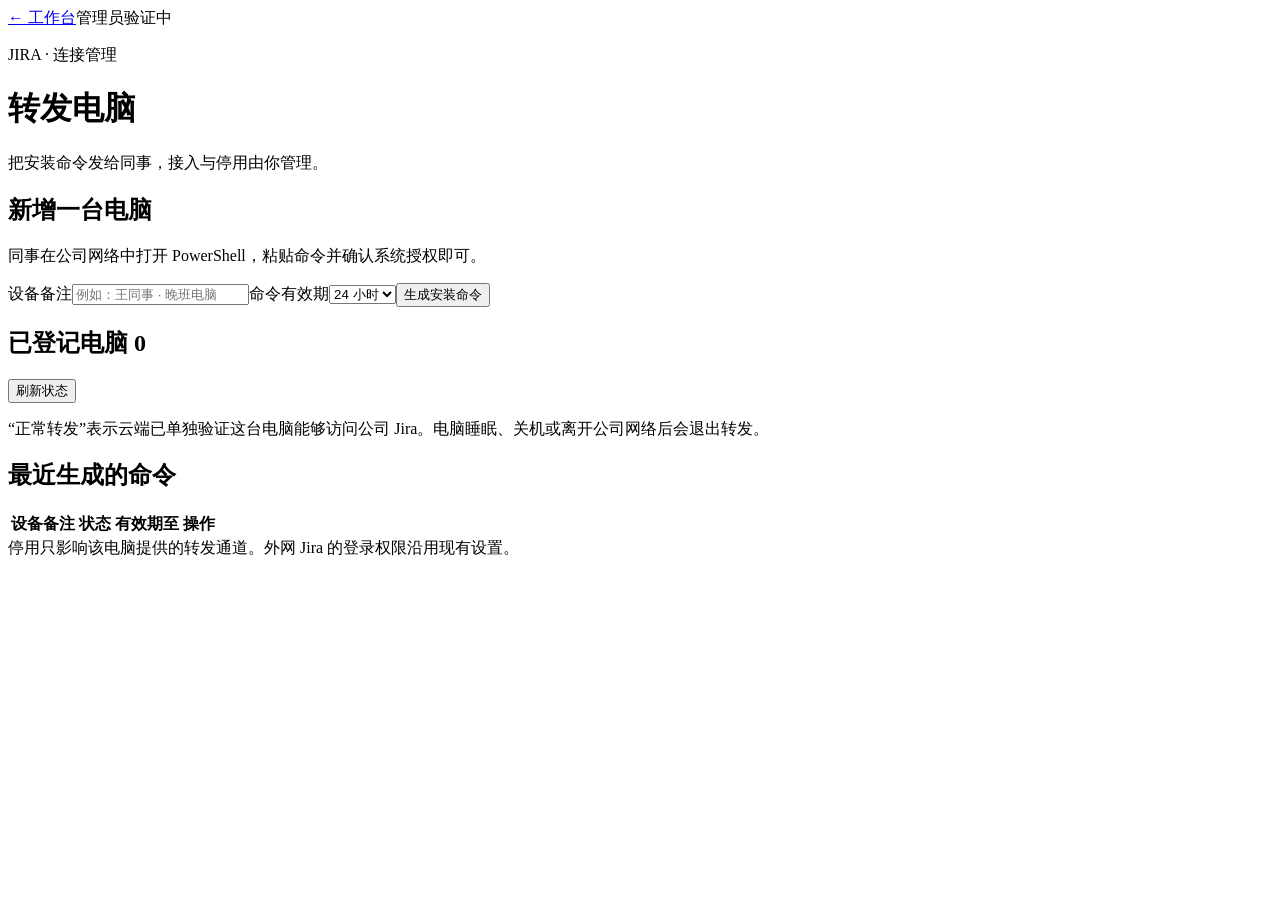
==== relay-manager/web/index.html @ 2d435207 "[verified] Add managed Jira relay installation preview" ====
<!doctype html>
<html lang="zh-CN"><head><meta charset="utf-8"><meta name="viewport" content="width=device-width,initial-scale=1"><title>转发电脑管理</title><link rel="stylesheet" href="/relay-admin/style.css"><script defer src="/relay-admin/app.js"></script></head>
<body><main>
<nav><a href="/">← 工作台</a><span id="account">管理员验证中</span></nav>
<header><p class="eyebrow">JIRA · 连接管理</p><h1>转发电脑</h1><p>把安装命令发给同事，接入与停用由你管理。</p></header>
<p id="notice" role="status" aria-live="polite"></p>
<section class="create"><div><h2>新增一台电脑</h2><p>同事在公司网络中打开 PowerShell，粘贴命令并确认系统授权即可。</p></div><form id="create"><label>设备备注<input name="label" required maxlength="80" placeholder="例如：王同事 · 晚班电脑" autocomplete="off"></label><label>命令有效期<select name="hours"><option value="24">24 小时</option><option value="72">3 天</option><option value="168">7 天</option></select></label><button type="submit">生成安装命令</button></form></section>
<section id="command-result" hidden><div class="section-head"><h2>专属安装命令</h2><button class="quiet" id="clear-command">收起并清除</button></div><p id="command-caption"></p><textarea id="command" readonly aria-label="专属安装命令" spellcheck="false"></textarea><div class="actions"><button id="copy-command">复制完整命令</button><span>仅能激活一台电脑，请私下发送给对应同事。</span></div></section>
<section><div class="section-head"><h2>已登记电脑 <span id="device-count" class="count">0</span></h2><button class="quiet" id="refresh">刷新状态</button></div><p class="hint">“正常转发”表示云端已单独验证这台电脑能够访问公司 Jira。电脑睡眠、关机或离开公司网络后会退出转发。</p><div id="devices" class="devices"></div><p id="updated" class="hint"></p></section>
<section><h2>最近生成的命令</h2><div class="table-wrap"><table><thead><tr><th>设备备注</th><th>状态</th><th>有效期至</th><th>操作</th></tr></thead><tbody id="commands"></tbody></table></div></section>
<footer>停用只影响该电脑提供的转发通道。外网 Jira 的登录权限沿用现有设置。</footer>
</main><dialog id="confirm"><form method="dialog"><h2>停用这台转发电脑？</h2><p id="confirm-text"></p><p>这台电脑将停止参与转发，恢复时需要重新安装授权。</p><div class="actions"><button value="cancel" class="quiet">取消</button><button value="disable" class="danger">确认停用</button></div></form></dialog></body></html>
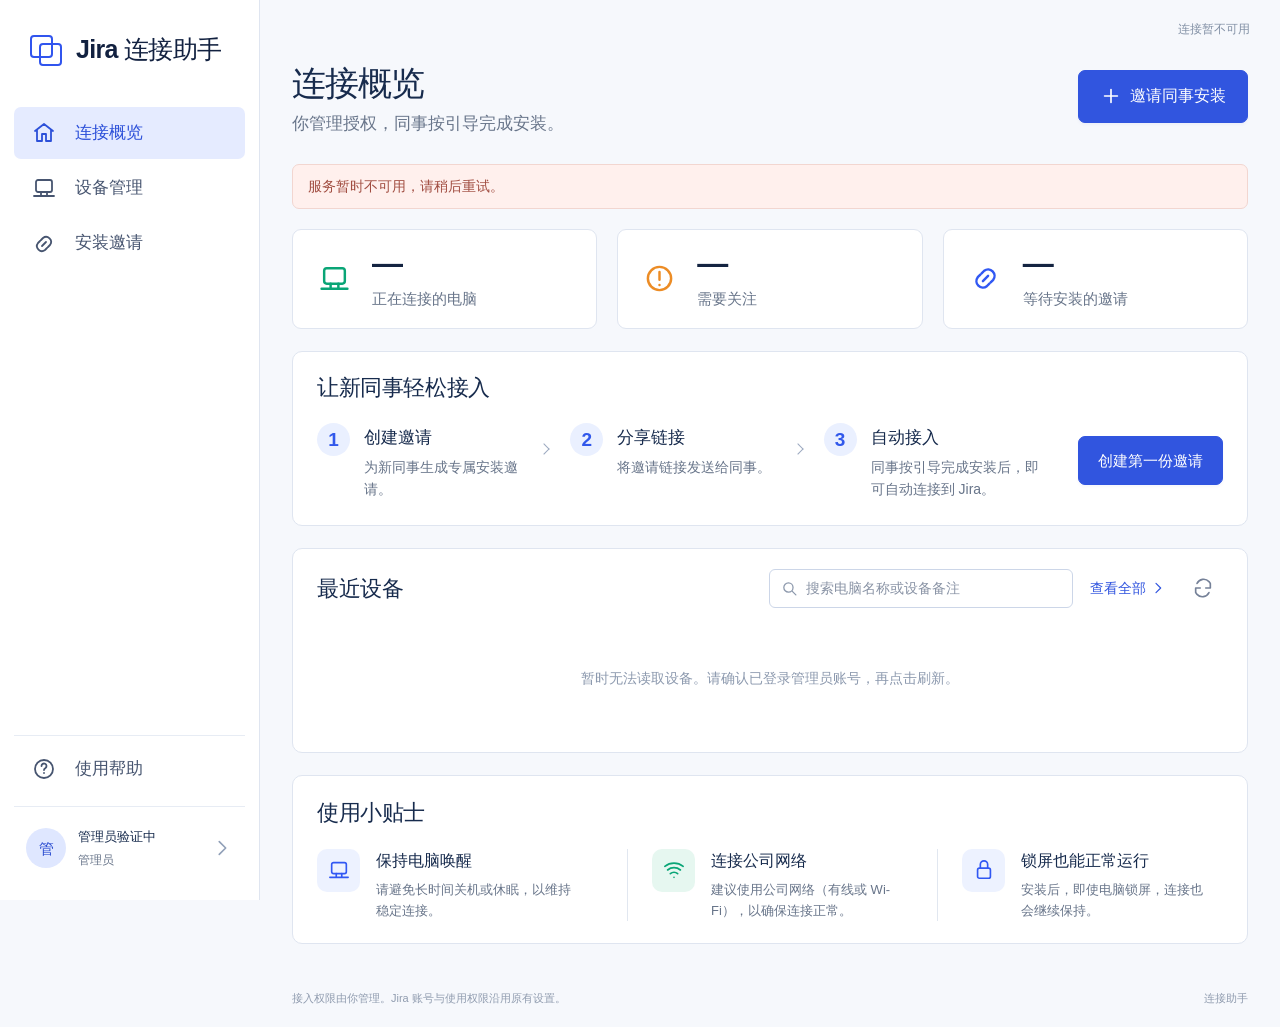
==== commit ccd9a152: "[verified] Add Chinese product console and guided Windows setup" ====
--- a/relay-manager/web/index.html
+++ b/relay-manager/web/index.html
@@ -1,12 +1,19 @@
 <!doctype html>
-<html lang="zh-CN"><head><meta charset="utf-8"><meta name="viewport" content="width=device-width,initial-scale=1"><title>转发电脑管理</title><link rel="stylesheet" href="/relay-admin/style.css"><script defer src="/relay-admin/app.js"></script></head>
-<body><main>
-<nav><a href="/">← 工作台</a><span id="account">管理员验证中</span></nav>
-<header><p class="eyebrow">JIRA · 连接管理</p><h1>转发电脑</h1><p>把安装命令发给同事，接入与停用由你管理。</p></header>
-<p id="notice" role="status" aria-live="polite"></p>
-<section class="create"><div><h2>新增一台电脑</h2><p>同事在公司网络中打开 PowerShell，粘贴命令并确认系统授权即可。</p></div><form id="create"><label>设备备注<input name="label" required maxlength="80" placeholder="例如：王同事 · 晚班电脑" autocomplete="off"></label><label>命令有效期<select name="hours"><option value="24">24 小时</option><option value="72">3 天</option><option value="168">7 天</option></select></label><button type="submit">生成安装命令</button></form></section>
-<section id="command-result" hidden><div class="section-head"><h2>专属安装命令</h2><button class="quiet" id="clear-command">收起并清除</button></div><p id="command-caption"></p><textarea id="command" readonly aria-label="专属安装命令" spellcheck="false"></textarea><div class="actions"><button id="copy-command">复制完整命令</button><span>仅能激活一台电脑，请私下发送给对应同事。</span></div></section>
-<section><div class="section-head"><h2>已登记电脑 <span id="device-count" class="count">0</span></h2><button class="quiet" id="refresh">刷新状态</button></div><p class="hint">“正常转发”表示云端已单独验证这台电脑能够访问公司 Jira。电脑睡眠、关机或离开公司网络后会退出转发。</p><div id="devices" class="devices"></div><p id="updated" class="hint"></p></section>
-<section><h2>最近生成的命令</h2><div class="table-wrap"><table><thead><tr><th>设备备注</th><th>状态</th><th>有效期至</th><th>操作</th></tr></thead><tbody id="commands"></tbody></table></div></section>
-<footer>停用只影响该电脑提供的转发通道。外网 Jira 的登录权限沿用现有设置。</footer>
-</main><dialog id="confirm"><form method="dialog"><h2>停用这台转发电脑？</h2><p id="confirm-text"></p><p>这台电脑将停止参与转发，恢复时需要重新安装授权。</p><div class="actions"><button value="cancel" class="quiet">取消</button><button value="disable" class="danger">确认停用</button></div></form></dialog></body></html>
+<html lang="zh-CN" data-mode="live"><head><meta charset="utf-8"><meta name="viewport" content="width=device-width,initial-scale=1"><meta name="referrer" content="no-referrer"><title>Jira 连接助手 · 管理控制台</title><link rel="stylesheet" href="style.css"><script defer src="ui.js"></script><script defer src="app.js"></script></head>
+<body><a class="skip" href="#main">跳到内容</a>
+<aside class="sidebar"><a class="brand" href="#overview"><span class="brand-mark" aria-hidden="true"></span>Jira 连接助手</a><nav aria-label="主导航"><a href="#overview" data-view="overview" class="nav-item active"><span data-icon="home"></span>连接概览</a><a href="#devices" data-view="devices" class="nav-item"><span data-icon="computer"></span>设备管理</a><a href="#invitations" data-view="invitations" class="nav-item"><span data-icon="link"></span>安装邀请<span id="invite-count" class="nav-count" hidden></span></a><a href="#help" data-view="help" class="nav-item mobile-help"><span data-icon="help"></span>帮助</a></nav><div class="sidebar-bottom"><a href="#help" data-view="help" class="nav-item"><span data-icon="help"></span>使用帮助</a><div class="account"><span class="avatar">管</span><div><strong id="account">管理员验证中</strong><small>管理员</small></div><span data-icon="chevron"></span></div></div></aside>
+<div class="workspace"><div class="topbar"><span id="connection-label"><span class="dot"></span>状态自动更新</span><span id="demo-label" class="demo-label" hidden>交互演示 · 不连接真实设备</span><a id="coworker-preview" class="text-link" href="../relay-start/" hidden>查看同事安装页<span data-icon="arrow"></span></a></div>
+<main id="main"><header class="page-header"><div><h1 id="page-title">连接概览</h1><p id="page-subtitle">你管理授权，同事按引导完成安装。</p></div><button class="primary invite-button"><span data-icon="plus"></span>邀请同事安装</button></header>
+<div id="notice" class="notice" role="status" aria-live="polite" hidden></div>
+<section id="overview-stats" class="stats" aria-label="连接统计"><article><span class="stat-icon green" data-icon="computer"></span><div><strong id="stat-online">—</strong><p>正在连接的电脑</p></div></article><article><span class="stat-icon orange" data-icon="alert"></span><div><strong id="stat-attention">—</strong><p>需要关注</p></div></article><article><span class="stat-icon blue" data-icon="link"></span><div><strong id="stat-waiting">—</strong><p>等待安装的邀请</p></div></article></section>
+<section id="onboarding" class="panel onboarding"><h2>让新同事轻松接入</h2><div class="onboarding-content"><ol class="steps"><li><span>1</span><div><strong>创建邀请</strong><p>为新同事生成专属安装邀请。</p></div></li><li><span>2</span><div><strong>分享链接</strong><p>将邀请链接发送给同事。</p></div></li><li><span>3</span><div><strong>自动接入</strong><p>同事按引导完成安装后，即可自动连接到 Jira。</p></div></li></ol><button class="primary invite-button">创建第一份邀请</button></div></section>
+<section id="device-panel" class="panel"><div class="section-header"><h2 id="device-heading">最近设备</h2><div class="table-controls"><label class="search"><span data-icon="search"></span><input id="device-search" type="search" placeholder="搜索电脑名称或设备备注" aria-label="搜索电脑"></label><a href="#devices" id="view-all" class="text-link">查看全部<span data-icon="chevron"></span></a><select id="status-filter" aria-label="按连接状态筛选" hidden><option value="all">全部状态</option><option value="online">正常连接</option><option value="attention">需要关注</option><option value="disabled">已停用</option></select><button class="icon-button" id="refresh" aria-label="刷新状态"><span data-icon="refresh"></span></button></div></div><div id="devices-loading" class="empty">正在读取电脑状态…</div><div class="table-wrap"><table id="device-table" hidden><thead><tr><th>电脑 / 设备备注</th><th>连接状态</th><th class="last-activity">最近活动</th><th class="action-column">操作</th></tr></thead><tbody id="devices"></tbody></table></div><div class="panel-footer"><span id="device-total"></span><span id="updated"></span></div></section>
+<section id="invitation-panel" class="panel" hidden><div class="section-header"><div><h2>安装邀请</h2><p class="hint">每份邀请仅能用于一台电脑，你可以随时撤销。</p></div><button class="primary invite-button"><span data-icon="plus"></span>创建邀请</button></div><div class="table-wrap"><table><thead><tr><th>邀请备注</th><th>状态</th><th>有效期至</th><th>操作</th></tr></thead><tbody id="commands"></tbody></table></div></section>
+<section id="tips" class="panel"><h2>使用小贴士</h2><div class="tip-grid"><article><span class="tip-icon blue" data-icon="computer"></span><div><h3>保持电脑唤醒</h3><p>请避免长时间关机或休眠，以维持稳定连接。</p></div></article><article><span class="tip-icon green" data-icon="wifi"></span><div><h3>连接公司网络</h3><p>建议使用公司网络（有线或 Wi-Fi），以确保连接正常。</p></div></article><article><span class="tip-icon blue" data-icon="lock"></span><div><h3>锁屏也能正常运行</h3><p>安装后，即使电脑锁屏，连接也会继续保持。</p></div></article></div></section>
+<section id="help-panel" class="panel help-panel" hidden><h2>从邀请到连接，只要三步</h2><ol class="help-steps"><li><h3>创建一份安装邀请</h3><p>填写同事姓名或设备备注，选择有效期。每份邀请只允许一台电脑接入。</p></li><li><h3>把专属链接发给同事</h3><p>同事打开链接，下载专属安装文件，双击并确认系统授权。服务器和连接参数自动配置。</p></li><li><h3>回到这里，确认正常连接</h3><p>云端会单独检查新电脑能否访问 Jira。出现“正常连接”后，这台电脑才会参与转发。</p></li></ol><h2>常见情况</h2><details><summary>电脑显示“已离线”怎么办？</summary><p>请同事检查电脑是否开机、唤醒并连接公司网络；恢复条件后会自动重连。也可以打开桌面的“Jira转发-检查状态”。</p></details><details><summary>停用设备后，同事还能访问 Jira 吗？</summary><p>停用会让这台电脑退出转发，通常60秒内生效。只要其他电脑还在转发，原本有权限的人仍可登录 Jira；Jira账号权限沿用现有设置。</p></details><details><summary>安装文件被公司策略阻止怎么办？</summary><p>请联系管理员处理。不要关闭防护或修改公司策略。安装过程中没有出现云端确认前，不能视为接入成功。</p></details></section>
+</main><footer class="workspace-footer">接入权限由你管理。Jira 账号与使用权限沿用原有设置。<span id="version">连接助手</span></footer></div>
+<dialog id="invite-dialog" class="modal"><form id="create"><div class="modal-header"><div><h2>邀请同事安装</h2><p>填写备注，生成一份专属安装邀请。</p></div><button type="button" class="icon-button close-dialog" aria-label="关闭"><span data-icon="close"></span></button></div><label>同事姓名或设备备注<input name="label" required maxlength="80" placeholder="例如：王同事 · 晚班电脑" autocomplete="off"></label><label>邀请有效期<select name="hours"><option value="24">24 小时</option><option value="72">3 天</option><option value="168">7 天</option></select></label><p class="hint">每份邀请仅能激活一台电脑。到期未使用，需要重新生成。</p><p id="create-error" class="form-error" role="alert" hidden></p><div class="modal-actions"><button type="button" class="secondary close-dialog">取消</button><button type="submit" class="primary">生成安装邀请<span data-icon="arrow"></span></button></div></form></dialog>
+<dialog id="share-dialog" class="modal"><div class="modal-header"><div><h2>邀请已准备好</h2><p id="share-caption"></p></div><button class="icon-button close-dialog" aria-label="关闭"><span data-icon="close"></span></button></div><div class="share-success"><span data-icon="check"></span>同事打开链接，按引导安装即可</div><label>专属安装链接<input id="share-url" readonly aria-label="专属安装链接"></label><button id="copy-link" class="primary full-width"><span data-icon="copy"></span>复制链接，发给同事</button><a id="open-install" class="text-link" target="_blank" rel="noopener noreferrer">预览同事看到的页面<span data-icon="arrow"></span></a><details class="advanced"><summary>高级选项：复制安装命令</summary><p class="hint">需要直接在 PowerShell 中安装时使用。</p><textarea id="command" readonly aria-label="安装命令" spellcheck="false"></textarea><button id="copy-command" class="secondary">复制完整命令</button></details><p class="hint">此链接包含一次性安装授权，请私下发给对应同事。完整链接仅在生成时展示。</p></dialog>
+<dialog id="device-dialog" class="modal"><div class="modal-header"><div><h2 id="detail-name">电脑详情</h2><p id="detail-host"></p></div><button class="icon-button close-dialog" aria-label="关闭"><span data-icon="close"></span></button></div><div id="detail-body"></div><div class="modal-actions"><button class="secondary close-dialog">关闭</button><button id="device-action" class="danger">停用这台电脑</button></div><p id="detail-error" class="form-error" role="alert" hidden></p></dialog>
+<dialog id="confirm-dialog" class="modal"><form method="dialog"><div class="modal-header"><h2>停用这台转发电脑？</h2></div><p id="confirm-text"></p><p>这台电脑将在60秒内退出转发。其他在线电脑继续工作；恢复接入需要重新授权。</p><div class="modal-actions"><button value="cancel" class="secondary">取消</button><button value="disable" class="danger">确认停用</button></div></form></dialog>
+</body></html>
--- a/relay-manager/web/style.css
+++ b/relay-manager/web/style.css
@@ -0,0 +1,18 @@
+:root{font-family:Inter,-apple-system,BlinkMacSystemFont,"Segoe UI","PingFang SC","Microsoft YaHei",sans-serif;font-size:15px;line-height:1.55;color:#172b4d;background:#f6f8fc;font-synthesis:none;--accent:#3155df;--line:#dfe5f0;--muted:#68758a;--sidebar:260px}*{box-sizing:border-box}body{margin:0}button,input,select,textarea{font:inherit}button,a,input,select,summary{touch-action:manipulation}a{color:var(--accent);text-decoration:none}a:hover{text-decoration:underline}button{cursor:pointer;display:inline-flex;align-items:center;justify-content:center;gap:8px;font-weight:600;white-space:nowrap;border-radius:7px;padding:11px 18px;border:1px solid transparent;transition:background .15s}button:disabled{cursor:wait;opacity:.55}button:focus-visible,a:focus-visible,summary:focus-visible{outline:3px solid #b9c8ff;outline-offset:3px}input,select,textarea{border:1px solid #cbd4e4;background:#fff;border-radius:6px;padding:11px 12px;color:#20314e;max-width:100%}input:focus,select:focus,textarea:focus{outline:3px solid #d6dfff;border-color:#7893ef}input::placeholder{color:#8993a5}svg{width:22px;height:22px;display:block;flex-shrink:0}span[data-icon]{display:inline-flex;align-items:center;justify-content:center;flex-shrink:0}.primary{background:var(--accent);color:white;border-color:var(--accent);box-shadow:0 2px 3px #2746b50b}.primary:hover{background:#2445c6}.secondary{border-color:#d3dce9;background:white;color:#4b5b74}.secondary:hover{background:#f5f7fb}.danger{background:#b74148;border-color:#b74148;color:#fff}.danger:hover{background:#9c3038}.icon-button{padding:8px;background:transparent;color:#758198;border-radius:6px}.icon-button:hover{background:#f0f3fa;color:#3155df}.text-link{font-size:14px;font-weight:500;display:inline-flex;gap:4px;align-items:center}.text-link svg{width:16px;height:16px}.skip{position:fixed;left:10px;top:-60px;z-index:20;background:white;padding:12px}.skip:focus{top:10px}.sidebar{position:fixed;inset:0 auto 0 0;width:var(--sidebar);background:#fff;border-right:1px solid var(--line);padding:30px 14px 0;display:flex;flex-direction:column;z-index:3}.brand{display:flex;gap:15px;align-items:center;color:#122140;font-size:25px;font-weight:750;letter-spacing:-.7px;padding:0 16px 35px;white-space:nowrap}.brand:hover{text-decoration:none}.brand-mark{display:block;width:31px;height:29px;position:relative;flex-shrink:0}.brand-mark::before,.brand-mark::after{content:"";position:absolute;width:19px;height:19px;border:2.5px solid #3155ee;border-radius:4px;top:0;left:0}.brand-mark::after{top:8px;left:9px}.nav-item{padding:13px 18px;display:flex;align-items:center;gap:19px;border-radius:7px;color:#475570;font-size:17px;margin:3px 0;font-weight:550}.nav-item:hover{text-decoration:none;background:#f3f6fc}.nav-item.active{background:#e5ebff;color:#2c50d9}.nav-item svg{width:24px;height:24px;stroke-width:1.8}.nav-count{margin-left:auto;font-size:11px;padding:1px 6px;background:#edf1ff;border-radius:10px;color:#3155df}.sidebar-bottom{margin-top:auto}.sidebar-bottom>.nav-item{padding-top:20px;padding-bottom:20px;border-top:1px solid #e7ecf4;border-radius:0}.account{display:flex;align-items:center;gap:12px;padding:20px 12px 30px;border-top:1px solid #e7ecf4}.avatar{width:40px;height:40px;display:grid;place-items:center;background:#dfe7ff;color:#294bd0;border-radius:50%;font-weight:700;flex-shrink:0}.account strong{font-size:13px;display:block;max-width:135px;overflow:hidden;text-overflow:ellipsis;white-space:nowrap}.account small{font-size:12px;color:var(--muted)}.account>span:last-child{margin-left:auto;color:#91a0b8}.workspace{margin-left:var(--sidebar)}.topbar{height:45px;padding:13px 30px 0;display:flex;justify-content:flex-end;gap:16px;align-items:center;font-size:12px;color:#8290a5}.topbar .dot{display:inline-block;width:6px;height:6px;background:#1b9c70;border-radius:50%;margin-right:7px}.demo-label{border:1px solid #cad5fd;background:#fff;color:#3657cc;border-radius:5px;padding:4px 10px;font-size:12px}main{max-width:1500px;margin:0 auto;padding:10px 32px 24px}.page-header{display:flex;justify-content:space-between;align-items:center;gap:20px;margin:0 0 26px}h1{font-size:34px;line-height:1.3;font-weight:720;letter-spacing:-1px;margin:6px 0}h2{font-size:22px;line-height:1.35;font-weight:650;margin:0 0 18px;letter-spacing:-.4px}h3{font-size:16px;margin:0 0 5px;font-weight:620}p{margin:0;color:var(--muted)}.page-header p{font-size:17px;margin-top:6px}.page-header .primary{font-size:16px;padding:13px 21px}.stats{display:grid;grid-template-columns:repeat(3,minmax(0,1fr));gap:20px;margin-bottom:22px}.stats article{border:1px solid var(--line);border-radius:9px;background:#fff;display:flex;align-items:center;gap:22px;padding:17px 26px;min-height:94px}.stats strong{display:block;font-size:31px;font-weight:680;line-height:1.1;color:#142441}.stats p{font-size:15px;margin-top:6px}.stat-icon svg{width:31px;height:31px;stroke-width:1.9}.green{color:#09a576}.orange{color:#ec8c25}.blue{color:#3158f3}.panel{padding:22px 24px;border:1px solid var(--line);border-radius:10px;background:#fff;margin-bottom:22px}.onboarding{padding-top:21px;padding-bottom:25px}.onboarding-content{display:flex;align-items:center;gap:20px}.steps{padding:0;list-style:none;display:grid;grid-template-columns:repeat(3,minmax(0,1fr));gap:22px;flex:1;margin:3px 0 0}.steps li{display:flex;align-items:flex-start;gap:14px;position:relative}.steps li:not(:last-child)::after{content:"";position:absolute;right:0;top:22px;width:7px;height:7px;border:solid #9ca9c0;border-width:1.5px 1.5px 0 0;transform:rotate(45deg)}.steps li>span{width:33px;height:33px;border-radius:50%;color:#3158eb;background:#eaf0ff;display:grid;place-items:center;flex-shrink:0;font-size:19px;font-weight:650}.steps strong{font-size:17px;display:block;padding:2px 0 4px}.steps p{font-size:14px;max-width:190px;line-height:1.6;padding-right:8px}.onboarding-content>.primary{padding:12px 19px;margin-left:3px}.section-header{display:flex;align-items:center;justify-content:space-between;gap:18px;margin-bottom:15px}.section-header h2{margin:0}.table-controls{display:flex;align-items:center;gap:17px}.search{display:flex;align-items:center;gap:8px;border:1px solid #ccd6e8;border-radius:6px;padding:0 11px;margin:0;color:#8c98ac;background:#fff}.search input{padding:8px 0;width:255px;min-width:0;border:0;background:transparent;font-size:14px;outline:none}.search input:focus{outline:none}.search:focus-within{outline:3px solid #d6dfff}.search svg{width:17px;height:17px}.table-controls select{padding:8px 9px;font-size:13px}.table-wrap{width:100%;overflow-x:auto}table{border-collapse:collapse;width:100%;font-size:14px;white-space:nowrap;text-align:left}th{font-size:13px;font-weight:500;color:#4d5f7d;background:#f0f4f9;padding:11px 16px}th:first-child{border-radius:6px 0 0 6px}th:last-child{border-radius:0 6px 6px 0}td{padding:12px 16px;border-bottom:1px solid #e5eaf2;height:66px}tr:last-child td{border-bottom:0}.action-column{width:75px;text-align:center}.device-name{display:flex;align-items:center;gap:16px}.device-name>span{color:#526078}.device-name strong{display:block;font-size:14px;color:#20304d;font-weight:600;max-width:260px;overflow:hidden;text-overflow:ellipsis}.device-name small{display:block;color:#8490a5;font-size:12px;margin-top:1px}.status-badge{font-size:12px;padding:4px 9px;border-radius:15px;display:inline-flex;align-items:center;gap:6px;background:#f0f3f7;color:#69788d}.status-badge::before{content:"";width:6px;height:6px;border-radius:50%;background:currentColor}.status-badge.online{background:#e5f7ed;color:#11976b}.status-badge.attention{background:#fff3e7;color:#d37d2d}.status-badge.pending{background:#edf1ff;color:#5070c9}.panel-footer{display:flex;justify-content:space-between;gap:12px;border-top:1px solid #edf0f6;color:#91a0b4;font-size:11px;padding:10px 0 0;margin-top:3px}.tip-grid{display:grid;grid-template-columns:repeat(3,minmax(0,1fr));gap:24px;margin-top:21px}.tip-grid article{display:flex;gap:16px;padding-right:20px}.tip-grid article+article{border-left:1px solid #e1e7f0;padding-left:24px}.tip-icon{background:#edf2ff;width:43px;height:43px;border-radius:10px;display:flex;align-items:center;justify-content:center;flex-shrink:0}.tip-icon.green{background:#e6f7f0}.tip-grid p{font-size:13px;line-height:1.65}.tip-grid h3{font-size:16px}.hint{font-size:12px;color:#8590a2;line-height:1.7}.workspace-footer{max-width:1500px;margin:auto;padding:0 32px 20px;font-size:11px;color:#909caf;display:flex;justify-content:space-between;gap:16px}.notice{background:#eaf1ff;border:1px solid #d1def8;color:#365b99;border-radius:7px;padding:11px 15px;margin-bottom:20px;font-size:14px}.notice.error{background:#fff0ed;border-color:#f2d6d0;color:#a14d41}.empty{text-align:center;color:#8c99ae;padding:45px 20px;font-size:14px}.modal{border:1px solid #dfe5ef;border-radius:13px;padding:26px;width:min(510px,calc(100% - 30px));box-shadow:0 20px 100px #20345626;color:#172b4d}.modal::backdrop{background:#152a4d55;backdrop-filter:blur(3px)}.modal-header{display:flex;align-items:flex-start;justify-content:space-between;gap:20px;margin-bottom:24px}.modal-header h2{font-size:23px;margin:0 0 7px}.modal-header p{font-size:14px}.modal label{display:block;font-size:14px;font-weight:550;margin:18px 0}.modal label>input,.modal label>select{display:block;width:100%;margin-top:8px}.modal-actions{display:flex;justify-content:flex-end;gap:10px;margin-top:25px}.modal p{font-size:14px;margin-bottom:12px;line-height:1.7}.modal .hint{font-size:12px}.full-width{width:100%}.share-success{display:flex;gap:10px;align-items:center;background:#e8f8ef;border:1px solid #d3edde;color:#218957;padding:13px 15px;border-radius:7px;font-size:14px}.modal #share-url{font-size:12px;font-family:ui-monospace,Consolas,monospace;background:#f9faff}.modal #open-install{margin:17px 0 0;display:flex;justify-content:center}.advanced{border-top:1px solid #e7ebf2;padding-top:16px;margin:20px 0 15px}.advanced summary{cursor:pointer;color:#7a879c;font-size:13px}.advanced textarea{width:100%;min-height:95px;resize:vertical;font-family:ui-monospace,Consolas,monospace;font-size:11px;margin:10px 0}.form-error{color:#b54448!important;font-size:13px!important}.detail-list{margin:20px 0}.detail-list div{display:flex;justify-content:space-between;gap:20px;padding:12px 0;border-bottom:1px solid #edf0f5}.detail-list dt{color:#8290a5;font-size:13px}.detail-list dd{margin:0;font-size:14px;max-width:300px;overflow-wrap:anywhere;text-align:right}.help-panel{max-width:1000px}.help-steps{padding-left:22px;margin-bottom:32px}.help-steps li{padding:10px 0}.help-steps p{font-size:14px;line-height:1.8}.help-panel details{border-top:1px solid #e6eaf2;padding:16px 0}.help-panel summary{cursor:pointer;font-size:15px;font-weight:550}.help-panel details p{padding-top:12px;line-height:1.8;font-size:14px}[hidden]{display:none!important}
+.install-page{min-height:100vh;background:#f6f8fc}.install-nav{display:flex;align-items:center;justify-content:space-between;gap:20px;max-width:1120px;margin:0 auto;padding:28px 25px}.install-nav .brand{font-size:22px;padding:0;gap:13px}.install-layout{max-width:1000px;margin:24px auto 0;padding:0 24px 45px}.install-title{text-align:center;margin:26px 0 30px}.install-title h1{font-size:34px;margin-bottom:12px}.install-title p{font-size:16px}.install-steps{list-style:none;display:flex;justify-content:center;gap:45px;margin:0 0 30px;padding:0}.install-steps li{display:flex;align-items:center;gap:9px;color:#8b97aa;font-size:14px}.install-steps li>span{display:grid;place-items:center;width:26px;height:26px;background:#e8edf6;border-radius:50%;font-size:13px}.install-steps li.current{color:#3155df;font-weight:600}.install-steps li.current>span{background:#3155df;color:white}.install-steps li.done{color:#0b9a6f}.install-steps li.done>span{background:#e3f6ed;color:#09996c}.install-main{max-width:680px;margin:auto;padding:30px 35px}.invite-owner{display:flex;align-items:center;gap:11px;padding:14px 17px;background:#f7f9fc;border:1px solid #e6ebf4;border-radius:7px;margin-bottom:26px}.invite-owner .avatar{width:34px;height:34px;font-size:14px}.invite-owner strong{font-size:14px;display:block}.invite-owner small{color:#8d98aa;font-size:12px}.check-list{list-style:none;padding:0;margin:20px 0 26px}.check-list li{display:flex;align-items:center;gap:12px;padding:14px 0;border-bottom:1px solid #edf1f7}.check-list li>span:first-child{width:32px;height:32px;border-radius:8px;background:#edf2fd;color:#5470bc;display:grid;place-items:center}.check-list p{font-size:12px}.check-list strong{font-size:14px;font-weight:550}.check-list .check-state{margin-left:auto;font-size:12px;color:#8794a9}.check-list .check-state.good{color:#10996e}.install-main>.primary{padding:13px;width:100%;font-size:16px}.install-main>.hint{margin-top:12px;text-align:center}.install-main h2{font-size:23px;margin-bottom:9px}.install-help{max-width:680px;margin:22px auto;text-align:center;font-size:13px;color:#8b97aa}.install-help a{margin-left:10px}.download-guide{list-style:none;padding:0;margin:25px 0}.download-guide li{display:flex;gap:13px;align-items:start;margin-bottom:20px}.download-guide li>span{border:1px solid #d7e0ef;color:#6d819d;width:25px;height:25px;border-radius:50%;display:grid;place-items:center;font-size:12px;flex-shrink:0}.download-guide strong{display:block;font-size:14px;margin-bottom:4px}.download-guide p{font-size:13px}.status-hero{text-align:center;padding:24px 0}.status-hero>span{display:grid;place-items:center;border-radius:50%;width:65px;height:65px;margin:0 auto 20px;background:#e7f6ed;color:#13a46f}.status-hero svg{width:32px;height:32px}.status-hero p{max-width:410px;margin:12px auto;font-size:14px;line-height:1.9}.install-main .secondary{width:100%;margin-top:12px}.static-mode-link{font-size:13px}.install-error{color:#a84642;background:#fff1ef;border:1px solid #f4d6d0;padding:16px;border-radius:7px;margin:18px 0}.spinner{animation:spin 1.2s linear infinite}@keyframes spin{to{transform:rotate(360deg)}}
+@media(min-width:1600px){main{padding-top:20px}.page-header{margin-bottom:30px}.stats{margin-bottom:26px}.panel{margin-bottom:26px}}
+@media(max-width:1150px){:root{--sidebar:215px}.brand{font-size:20px;padding-left:10px;gap:12px}.nav-item{font-size:15px;gap:14px}main{padding-left:24px;padding-right:24px}.topbar{padding-right:24px}.page-header p{font-size:15px}.stats article{padding:18px;gap:15px}.stats p{font-size:13px}.onboarding-content{display:block}.onboarding-content>.primary{margin:20px 0 0}.search input{width:190px}.tip-grid{gap:16px}.tip-grid article{gap:11px;padding-right:0}.tip-grid article+article{padding-left:16px}.tip-grid h3{font-size:14px}.tip-grid p{font-size:12px}.tip-icon{width:36px;height:36px}.table-controls{gap:10px}}
+@media(max-width:760px){:root{--sidebar:0px}.sidebar{position:static;width:100%;padding:17px 16px 0;border-right:0;border-bottom:1px solid var(--line)}.brand{font-size:21px;padding:0 0 19px}.sidebar nav{display:flex;gap:5px;overflow-x:auto}.nav-item{font-size:13px;gap:7px;padding:10px 12px;margin:0}.nav-item svg{width:18px;height:18px}.sidebar-bottom{display:none}.workspace{margin:0}.topbar{height:auto;min-height:38px;padding:10px 18px 0;font-size:11px;flex-wrap:wrap;gap:10px}.topbar #connection-label{margin-right:auto}.topbar .text-link{font-size:11px}.demo-label{font-size:10px;padding:3px 6px}main{padding:17px 16px}.page-header{align-items:flex-start;gap:12px;margin-bottom:20px}h1{font-size:27px}.page-header p{font-size:13px;max-width:240px}.page-header>.primary{font-size:12px;padding:10px 11px;margin-top:6px}.page-header>.primary svg{display:none}.stats{gap:9px;margin-bottom:15px}.stats article{display:block;padding:14px 11px;min-height:98px;position:relative}.stats strong{font-size:27px}.stats p{font-size:11px;line-height:1.5;margin-top:9px;min-height:32px}.stat-icon{position:absolute;top:17px;right:11px}.stat-icon svg{width:19px;height:19px}.panel{padding:18px 16px;margin-bottom:16px}h2{font-size:19px}.steps{grid-template-columns:1fr;gap:15px}.steps li:not(:last-child)::after{display:none}.steps p{max-width:none;font-size:12px}.steps strong{font-size:14px}.steps li>span{width:29px;height:29px;font-size:15px}.onboarding-content>.primary{width:100%;font-size:13px}.section-header{display:block}.table-controls{margin-top:14px;flex-wrap:wrap;justify-content:space-between}.search{flex:1;min-width:130px}.search input{width:100%;font-size:12px}.table-controls select{max-width:110px;font-size:12px}.text-link{font-size:12px}.table-wrap{margin-left:-5px;width:calc(100% + 10px)}table{font-size:12px}th{font-size:11px;padding:9px 8px}td{padding:11px 8px}.device-name{gap:9px}.device-name>span{display:none}.device-name strong{font-size:12px;max-width:145px}.device-name small{font-size:10px}.status-badge{font-size:10px;padding:3px 7px}.action-column{width:40px}.last-activity{display:none}.tip-grid{grid-template-columns:1fr;gap:18px;margin-top:18px}.tip-grid article+article{border-left:0;border-top:1px solid #edf1f6;padding-left:0;padding-top:18px}.tip-grid h3{font-size:14px}.tip-grid p{font-size:12px}.workspace-footer{font-size:10px;padding:0 18px 20px;display:block}.workspace-footer>span{display:block;margin-top:4px}.panel-footer{font-size:10px}.modal{padding:22px}.modal-header h2{font-size:21px}.install-nav{padding:20px 18px}.install-nav .brand{font-size:19px}.install-nav .demo-label{max-width:125px;text-align:center}.install-layout{padding:0 16px 30px;margin-top:10px}.install-title{margin-top:15px}.install-title h1{font-size:28px}.install-title p{font-size:13px}.install-steps{gap:17px}.install-steps li{font-size:12px;gap:6px}.install-steps li>span{width:23px;height:23px}.install-main{padding:23px 20px}.install-main h2{font-size:21px}.check-list .check-state{font-size:11px}.check-list strong{font-size:13px}.invite-owner{padding:12px}.install-help{font-size:11px}}
+@media(prefers-reduced-motion:reduce){*{scroll-behavior:auto!important;transition:none!important;animation:none!important}}
+
+.download-title{margin-top:25px}.install-main #status-ready>.hint{margin-top:16px;text-align:center}
+
+.login-button{margin-top:25px}.login-button:hover{color:#fff;text-decoration:none}
+
+/* Keep the desktop table compact so all essential controls fit together. */
+#device-panel{padding-top:19px;padding-bottom:17px}table{font-size:15px}td{padding:8px 16px;height:56px}.device-name strong{font-size:15px;line-height:1.35}.device-name small{font-size:12px;line-height:1.35}.status-badge{font-size:13px}.mobile-help{display:none}
+@media(max-width:760px){.mobile-help{display:flex}.sidebar nav{gap:0}.nav-item{padding:10px 8px}td{padding:9px 7px;height:56px}.device-name strong{font-size:12px}.device-name small{font-size:10px}.status-badge{font-size:10px}#device-panel{padding:18px 14px}}
+
+.check-list li>div{flex:1;min-width:0}.check-list .check-state{white-space:nowrap;flex-shrink:0}
+
+.workspace[data-view="overview"] .panel-footer{display:none}
